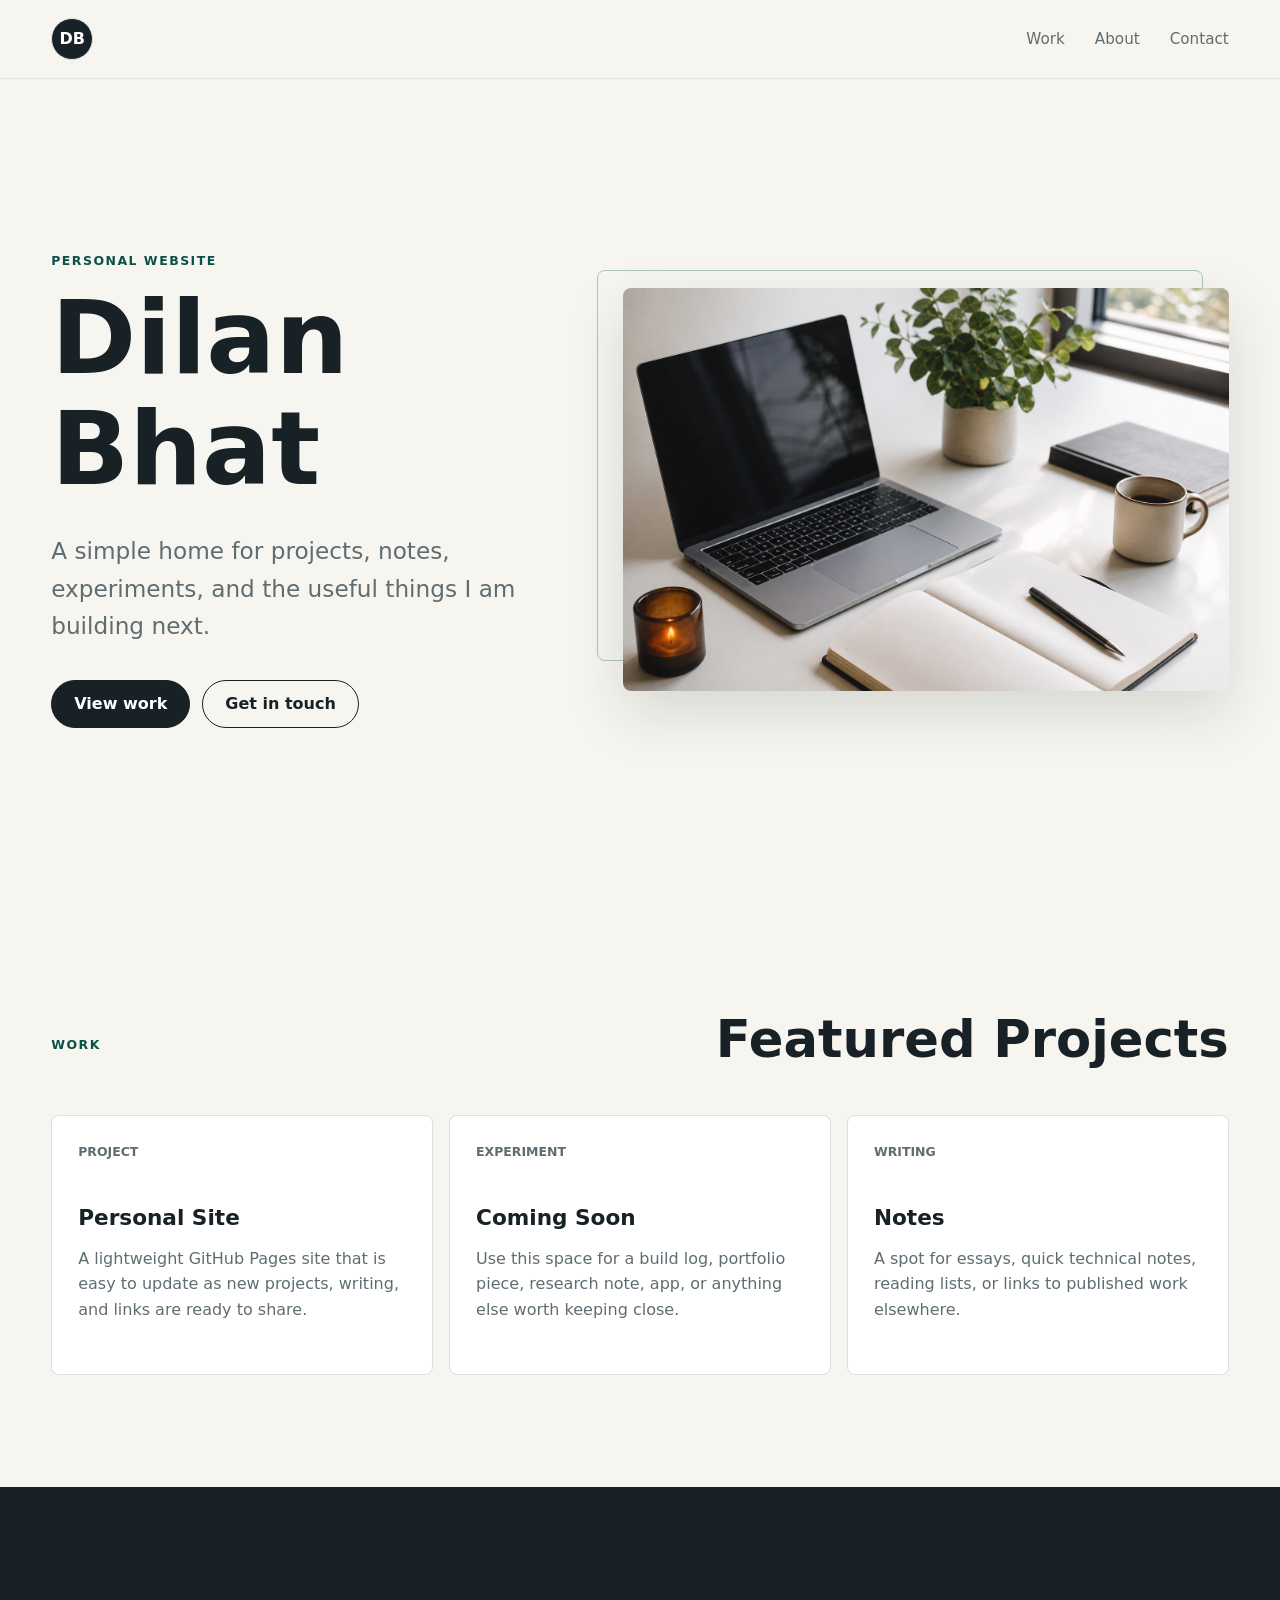
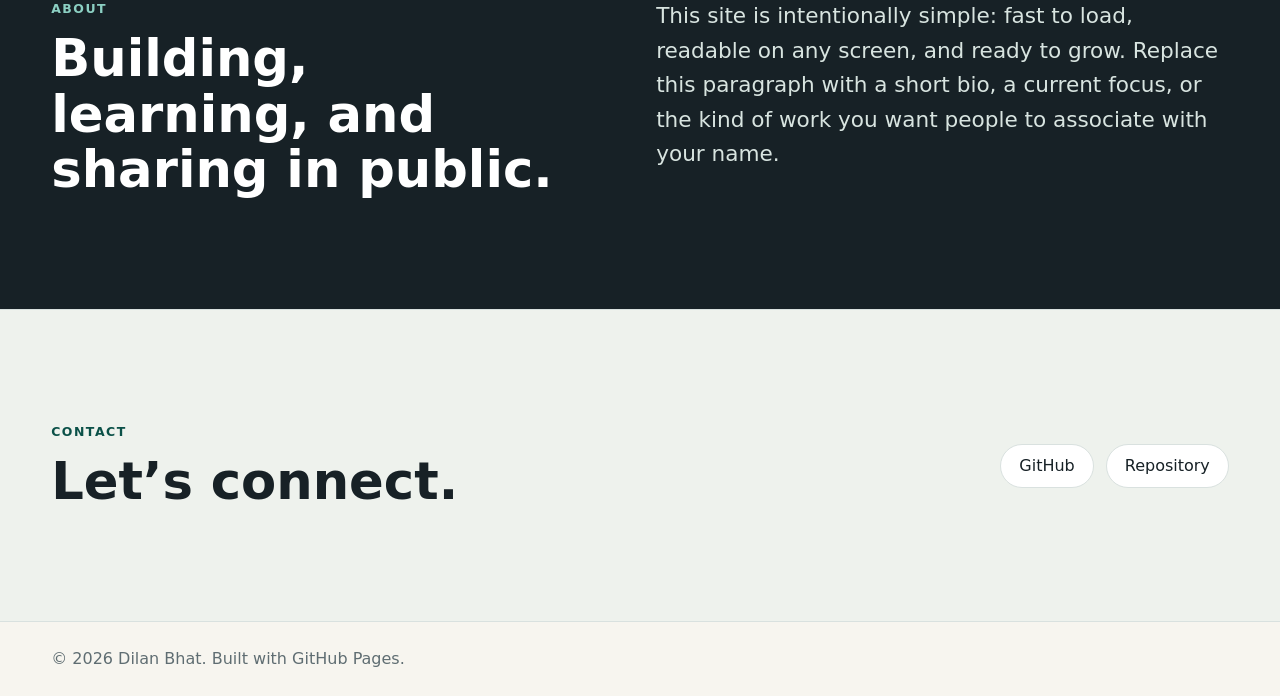
==== index.html @ 273466b0 "new site" ====
<!doctype html>
<html lang="en">
  <head>
    <meta charset="utf-8">
    <meta name="viewport" content="width=device-width, initial-scale=1">
    <meta
      name="description"
      content="Personal website for Dilan Bhat, built for GitHub Pages."
    >
    <meta property="og:title" content="Dilan Bhat">
    <meta
      property="og:description"
      content="Personal website for projects, writing, and ways to connect."
    >
    <meta property="og:type" content="website">
    <meta property="og:image" content="assets/hero-workspace.png">
    <title>Dilan Bhat</title>
    <link rel="stylesheet" href="styles.css">
  </head>
  <body>
    <header class="site-header">
      <a class="brand" href="#top" aria-label="Dilan Bhat home">DB</a>
      <nav class="nav" aria-label="Primary navigation">
        <a href="#work">Work</a>
        <a href="#about">About</a>
        <a href="#contact">Contact</a>
      </nav>
    </header>

    <main id="top">
      <section class="hero" aria-labelledby="hero-title">
        <div class="hero-copy">
          <p class="eyebrow">Personal website</p>
          <h1 id="hero-title">Dilan Bhat</h1>
          <p class="hero-text">
            A simple home for projects, notes, experiments, and the useful
            things I am building next.
          </p>
          <div class="hero-actions" aria-label="Primary links">
            <a class="button primary" href="#work">View work</a>
            <a class="button secondary" href="#contact">Get in touch</a>
          </div>
        </div>
        <figure class="hero-media">
          <img
            src="assets/hero-workspace.png"
            alt="A bright desk with a laptop, notebook, pen, and plant."
            width="1536"
            height="1024"
          >
        </figure>
      </section>

      <section class="section" id="work" aria-labelledby="work-title">
        <div class="section-heading">
          <p class="eyebrow">Work</p>
          <h2 id="work-title">Featured Projects</h2>
        </div>
        <div class="project-grid">
          <article class="project-card">
            <p class="project-kicker">Project</p>
            <h3>Personal Site</h3>
            <p>
              A lightweight GitHub Pages site that is easy to update as new
              projects, writing, and links are ready to share.
            </p>
          </article>
          <article class="project-card">
            <p class="project-kicker">Experiment</p>
            <h3>Coming Soon</h3>
            <p>
              Use this space for a build log, portfolio piece, research note,
              app, or anything else worth keeping close.
            </p>
          </article>
          <article class="project-card">
            <p class="project-kicker">Writing</p>
            <h3>Notes</h3>
            <p>
              A spot for essays, quick technical notes, reading lists, or links
              to published work elsewhere.
            </p>
          </article>
        </div>
      </section>

      <section class="split-section" id="about" aria-labelledby="about-title">
        <div>
          <p class="eyebrow">About</p>
          <h2 id="about-title">Building, learning, and sharing in public.</h2>
        </div>
        <p>
          This site is intentionally simple: fast to load, readable on any
          screen, and ready to grow. Replace this paragraph with a short bio,
          a current focus, or the kind of work you want people to associate
          with your name.
        </p>
      </section>

      <section class="contact-band" id="contact" aria-labelledby="contact-title">
        <div>
          <p class="eyebrow">Contact</p>
          <h2 id="contact-title">Let’s connect.</h2>
        </div>
        <div class="contact-links">
          <a href="https://github.com/dilanbhat">GitHub</a>
          <a href="https://github.com/dilanbhat/dilanbhat02.github.io">Repository</a>
        </div>
      </section>
    </main>

    <footer class="footer">
      <p>&copy; <span id="year">2026</span> Dilan Bhat. Built with GitHub Pages.</p>
    </footer>
    <script>
      document.getElementById("year").textContent = new Date().getFullYear();
    </script>
  </body>
</html>
---- styles.css ----
:root {
  color-scheme: light;
  --ink: #172126;
  --muted: #5f6d72;
  --line: #d9e1df;
  --paper: #f7f5ef;
  --surface: #ffffff;
  --accent: #0f6d5f;
  --accent-strong: #0b5148;
  --sun: #d48f35;
  --shadow: 0 22px 60px rgba(23, 33, 38, 0.14);
}

* {
  box-sizing: border-box;
}

html {
  scroll-behavior: smooth;
}

body {
  margin: 0;
  color: var(--ink);
  background: var(--paper);
  font-family:
    Inter, ui-sans-serif, system-ui, -apple-system, BlinkMacSystemFont, "Segoe UI",
    sans-serif;
  line-height: 1.6;
}

img {
  display: block;
  height: auto;
  max-width: 100%;
}

a {
  color: inherit;
  text-decoration-thickness: 0.08em;
  text-underline-offset: 0.22em;
}

.site-header {
  position: sticky;
  top: 0;
  z-index: 10;
  display: flex;
  align-items: center;
  justify-content: space-between;
  gap: 24px;
  padding: 18px clamp(20px, 4vw, 56px);
  background: rgba(247, 245, 239, 0.86);
  border-bottom: 1px solid rgba(217, 225, 223, 0.78);
  backdrop-filter: blur(16px);
}

.brand {
  display: inline-grid;
  place-items: center;
  width: 42px;
  height: 42px;
  border: 1px solid var(--line);
  border-radius: 50%;
  background: var(--ink);
  color: var(--surface);
  font-weight: 800;
  text-decoration: none;
}

.nav {
  display: flex;
  gap: clamp(14px, 3vw, 30px);
  color: var(--muted);
  font-size: 0.95rem;
}

.nav a {
  text-decoration: none;
}

.nav a:hover {
  color: var(--ink);
}

main {
  overflow: hidden;
}

.hero {
  display: grid;
  grid-template-columns: minmax(0, 0.9fr) minmax(320px, 1.1fr);
  align-items: center;
  gap: clamp(32px, 6vw, 84px);
  min-height: calc(100vh - 79px);
  padding: clamp(48px, 8vw, 108px) clamp(20px, 4vw, 56px);
}

.hero-copy {
  max-width: 680px;
}

.eyebrow {
  margin: 0 0 12px;
  color: var(--accent-strong);
  font-size: 0.78rem;
  font-weight: 800;
  letter-spacing: 0.12em;
  text-transform: uppercase;
}

h1,
h2,
h3,
p {
  overflow-wrap: anywhere;
}

h1,
h2,
h3 {
  margin: 0;
  line-height: 1.08;
}

h1 {
  max-width: 10ch;
  font-size: clamp(3.75rem, 8vw, 7rem);
}

h2 {
  font-size: clamp(2rem, 4vw, 4.4rem);
}

h3 {
  font-size: 1.35rem;
}

.hero-text {
  max-width: 620px;
  margin: 28px 0 0;
  color: var(--muted);
  font-size: clamp(1.1rem, 2vw, 1.45rem);
}

.hero-actions {
  display: flex;
  flex-wrap: wrap;
  gap: 12px;
  margin-top: 36px;
}

.button {
  display: inline-flex;
  align-items: center;
  justify-content: center;
  min-height: 48px;
  padding: 0 22px;
  border: 1px solid var(--ink);
  border-radius: 999px;
  font-weight: 750;
  text-decoration: none;
}

.button.primary {
  background: var(--ink);
  color: var(--surface);
}

.button.secondary {
  background: transparent;
  color: var(--ink);
}

.button:hover {
  transform: translateY(-1px);
}

.hero-media {
  margin: 0;
  position: relative;
}

.hero-media::before {
  position: absolute;
  inset: -18px 26px 30px -26px;
  border: 1px solid rgba(15, 109, 95, 0.34);
  border-radius: 8px;
  content: "";
}

.hero-media img {
  position: relative;
  width: 100%;
  aspect-ratio: 3 / 2;
  object-fit: cover;
  border-radius: 8px;
  box-shadow: var(--shadow);
}

.section,
.split-section,
.contact-band {
  padding: clamp(56px, 9vw, 112px) clamp(20px, 4vw, 56px);
}

.section-heading {
  display: flex;
  align-items: end;
  justify-content: space-between;
  gap: 28px;
  margin-bottom: clamp(28px, 5vw, 48px);
}

.project-grid {
  display: grid;
  grid-template-columns: repeat(3, minmax(0, 1fr));
  gap: 16px;
}

.project-card {
  min-height: 260px;
  padding: 26px;
  background: var(--surface);
  border: 1px solid var(--line);
  border-radius: 8px;
}

.project-card p {
  color: var(--muted);
}

.project-kicker {
  margin: 0 0 44px;
  color: var(--sun);
  font-size: 0.78rem;
  font-weight: 800;
  text-transform: uppercase;
}

.split-section {
  display: grid;
  grid-template-columns: minmax(0, 0.9fr) minmax(0, 1fr);
  gap: clamp(32px, 7vw, 96px);
  background: var(--ink);
  color: var(--surface);
}

.split-section .eyebrow {
  color: #8cd0c3;
}

.split-section p:not(.eyebrow) {
  max-width: 700px;
  margin: 0;
  color: #d8e4e0;
  font-size: clamp(1.05rem, 2vw, 1.35rem);
}

.contact-band {
  display: flex;
  align-items: center;
  justify-content: space-between;
  gap: 32px;
  background: #eef2ed;
  border-top: 1px solid var(--line);
  border-bottom: 1px solid var(--line);
}

.contact-links {
  display: flex;
  flex-wrap: wrap;
  gap: 12px;
}

.contact-links a {
  display: inline-flex;
  align-items: center;
  justify-content: center;
  min-height: 44px;
  padding: 0 18px;
  border: 1px solid var(--line);
  border-radius: 999px;
  background: var(--surface);
  text-decoration: none;
}

.footer {
  padding: 24px clamp(20px, 4vw, 56px);
  color: var(--muted);
}

.footer p {
  margin: 0;
}

@media (max-width: 880px) {
  .hero,
  .split-section {
    grid-template-columns: 1fr;
  }

  .hero {
    min-height: 0;
    padding-top: 44px;
  }

  .hero-media {
    order: -1;
  }

  .project-grid {
    grid-template-columns: 1fr;
  }

  .section-heading,
  .contact-band {
    align-items: flex-start;
    flex-direction: column;
  }
}

@media (max-width: 560px) {
  .site-header {
    align-items: flex-start;
    flex-direction: column;
  }

  .nav {
    width: 100%;
    justify-content: space-between;
  }

  h1 {
    font-size: clamp(3.4rem, 18vw, 4.8rem);
  }

  .button,
  .contact-links a {
    width: 100%;
  }

  .hero-media::before {
    inset: -10px 14px 18px -14px;
  }
}
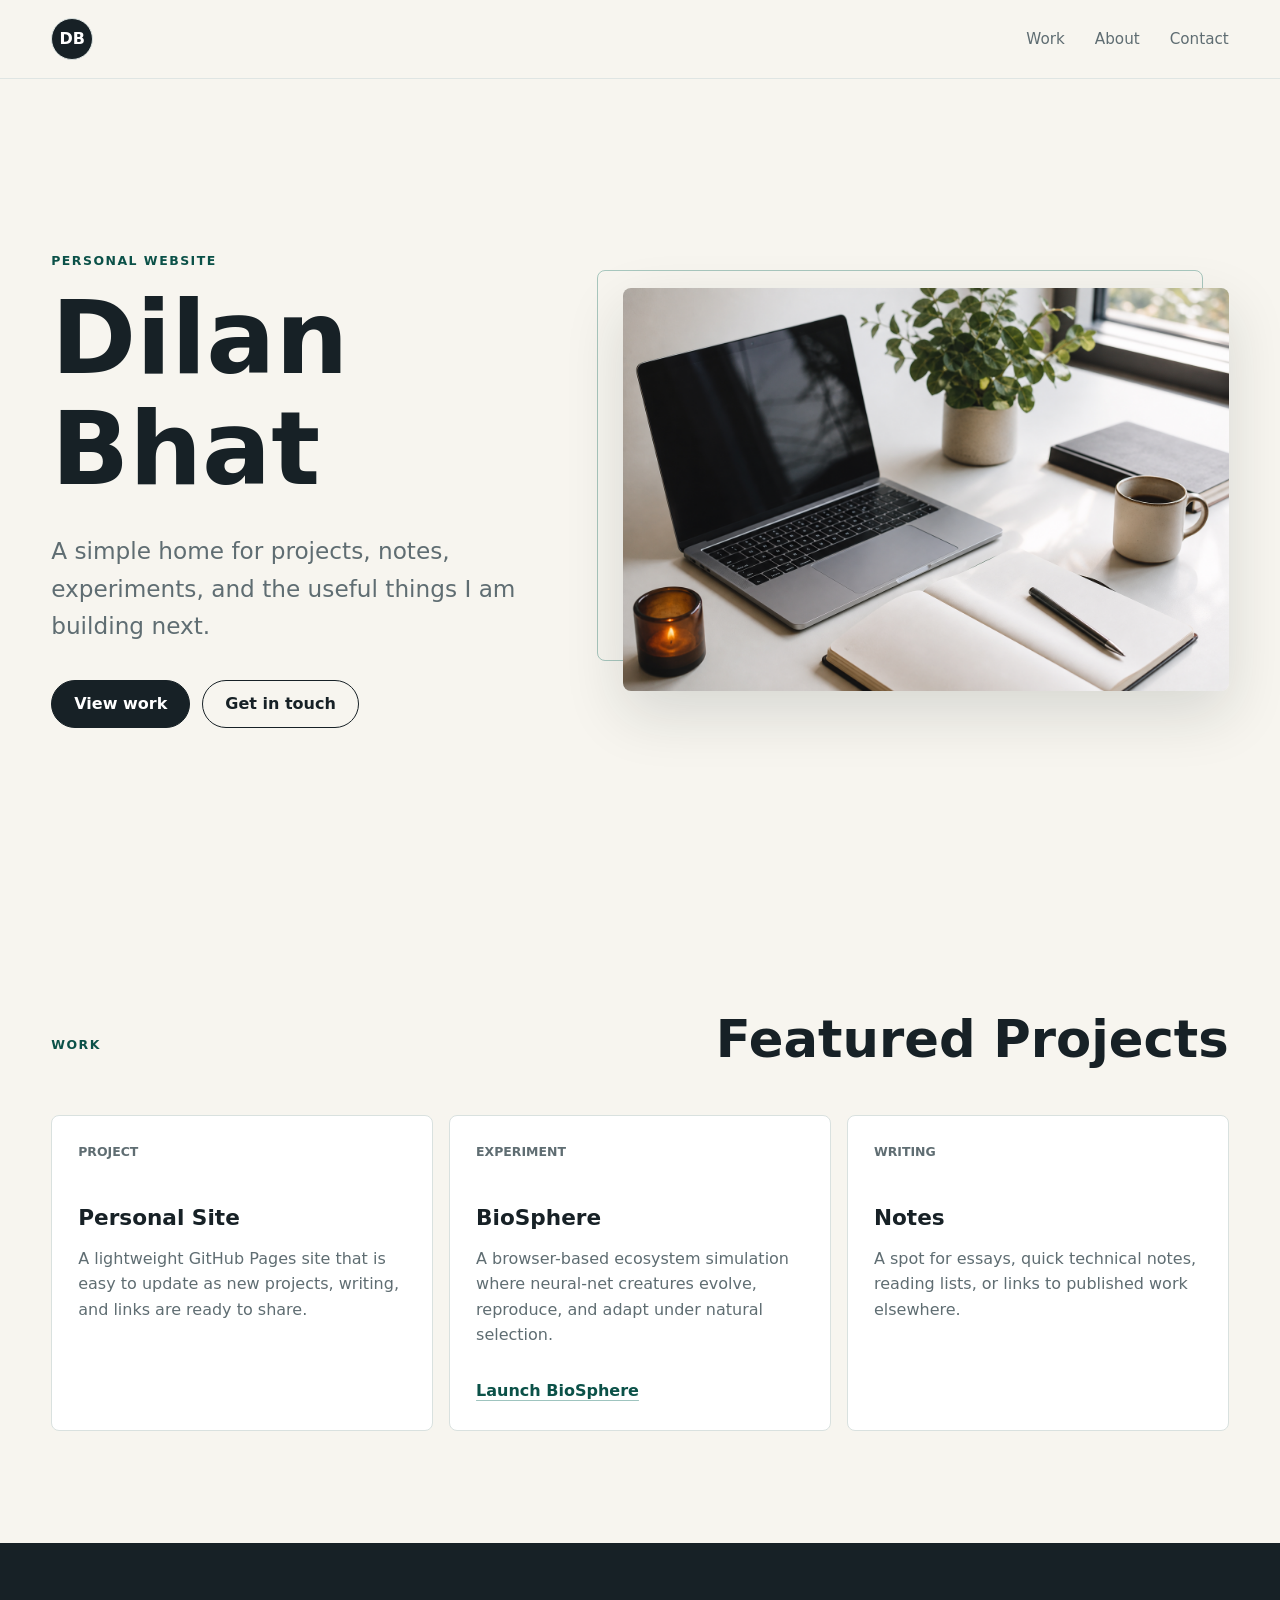
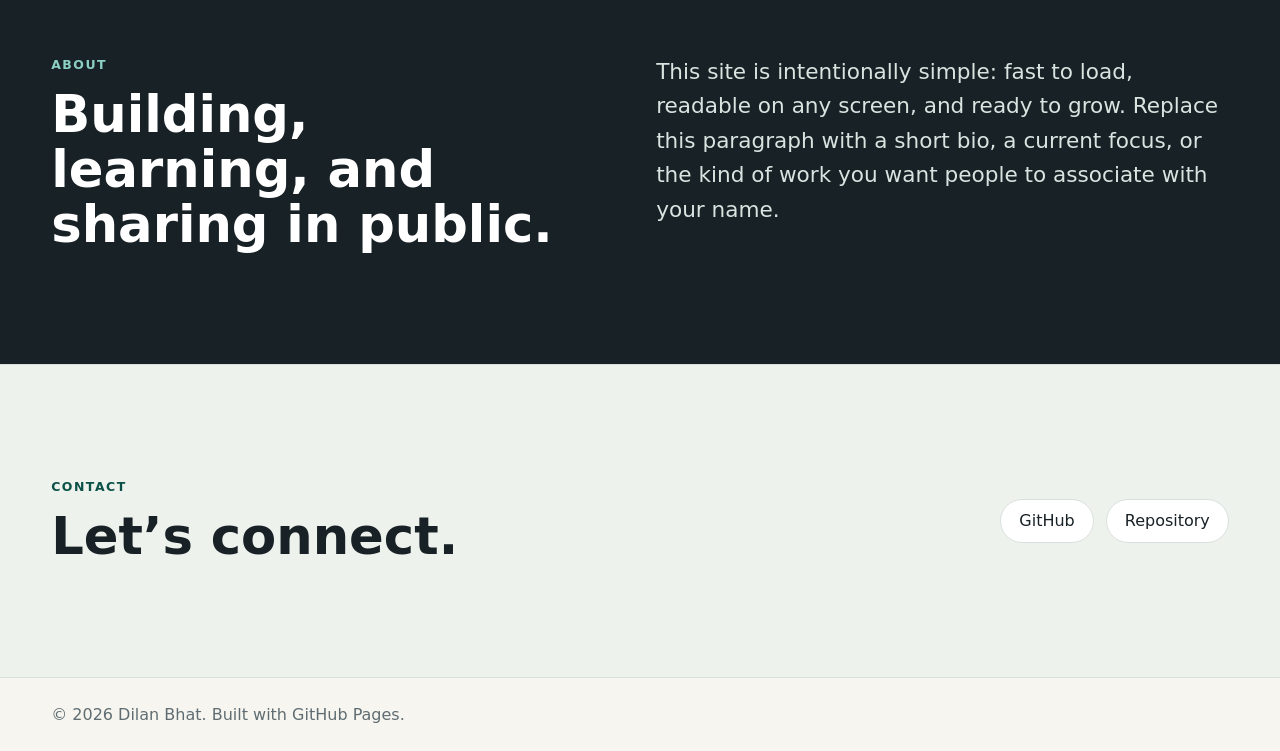
==== commit 87e5a88a: "add biosphere" ====
--- a/index.html
+++ b/index.html
@@ -67,11 +67,12 @@
           </article>
           <article class="project-card">
             <p class="project-kicker">Experiment</p>
-            <h3>Coming Soon</h3>
+            <h3>BioSphere</h3>
             <p>
-              Use this space for a build log, portfolio piece, research note,
-              app, or anything else worth keeping close.
+              A browser-based ecosystem simulation where neural-net creatures
+              evolve, reproduce, and adapt under natural selection.
             </p>
+            <a class="project-link" href="site/biosphere/">Launch BioSphere</a>
           </article>
           <article class="project-card">
             <p class="project-kicker">Writing</p>
--- a/styles.css
+++ b/styles.css
@@ -230,6 +230,14 @@
   color: var(--muted);
 }
 
+.project-link {
+  display: inline-flex;
+  margin-top: 14px;
+  color: var(--accent-strong);
+  font-weight: 800;
+  text-decoration-color: rgba(15, 109, 95, 0.4);
+}
+
 .project-kicker {
   margin: 0 0 44px;
   color: var(--sun);
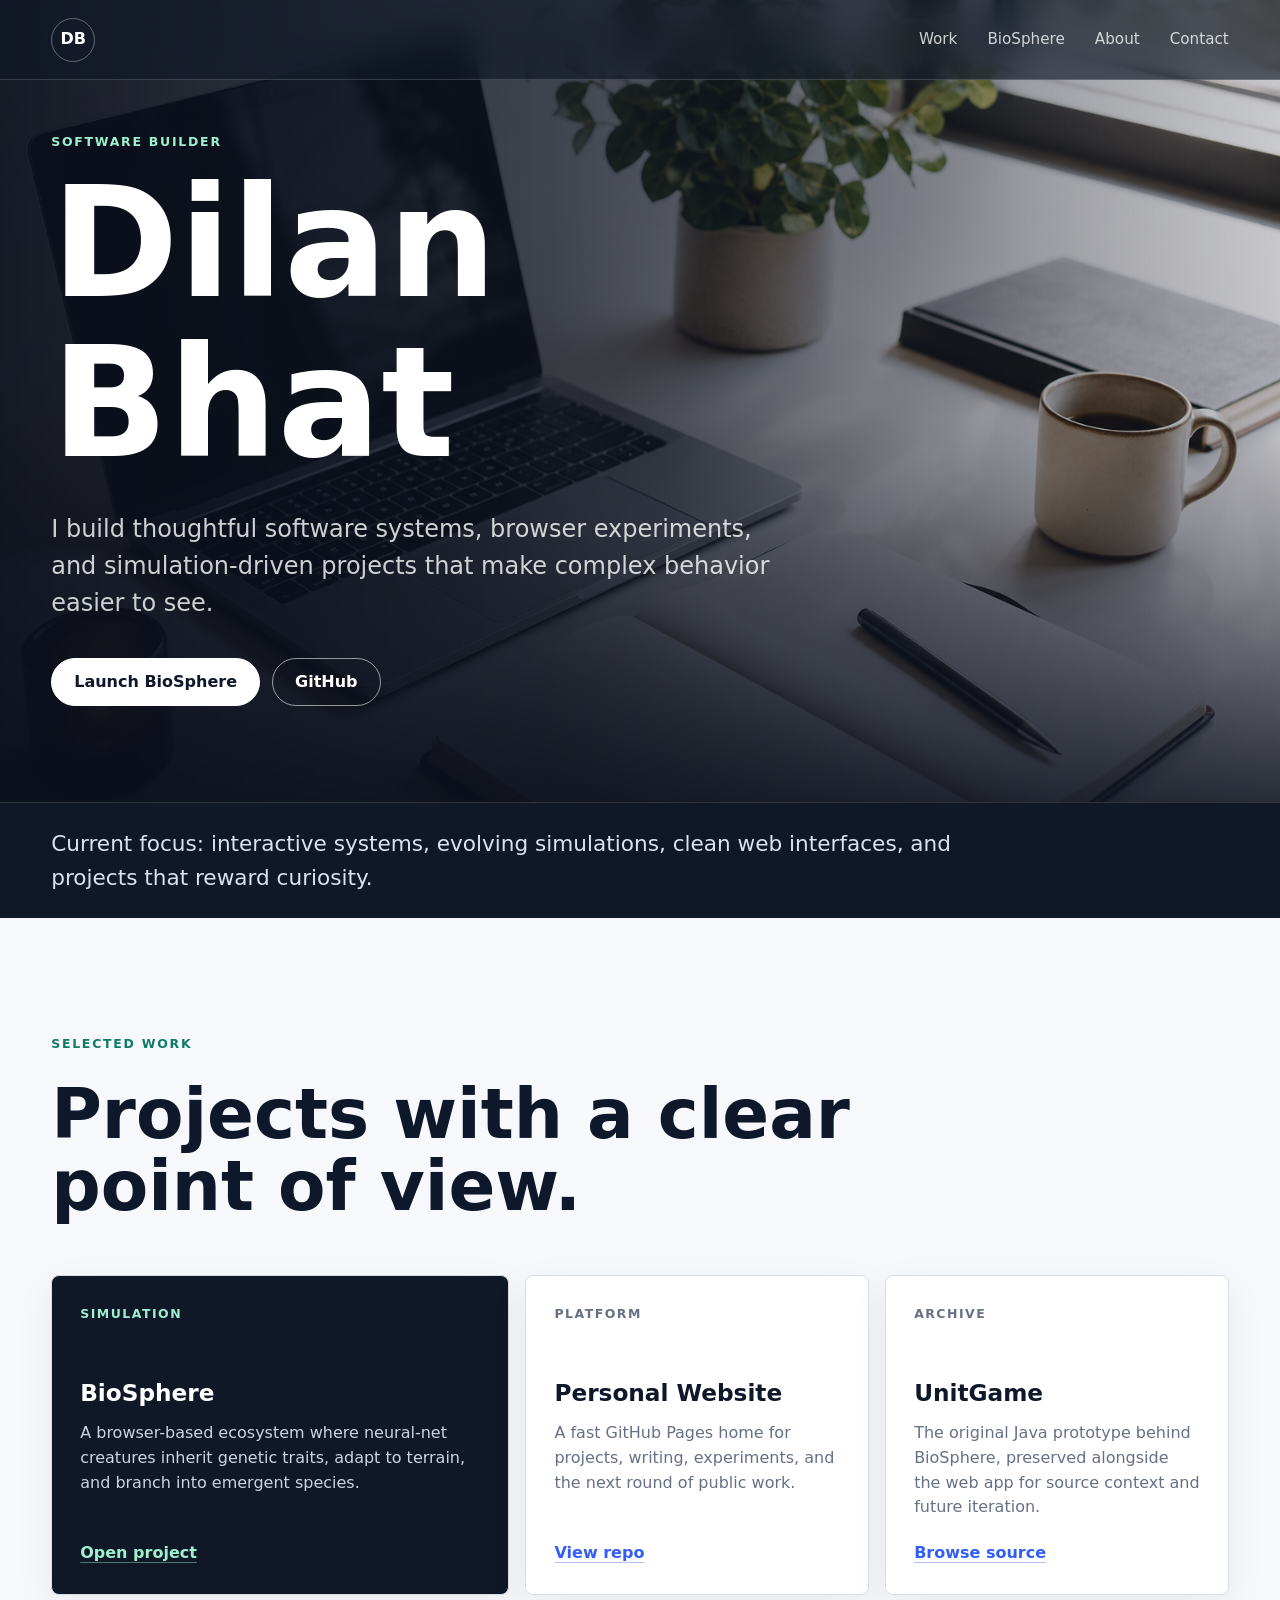
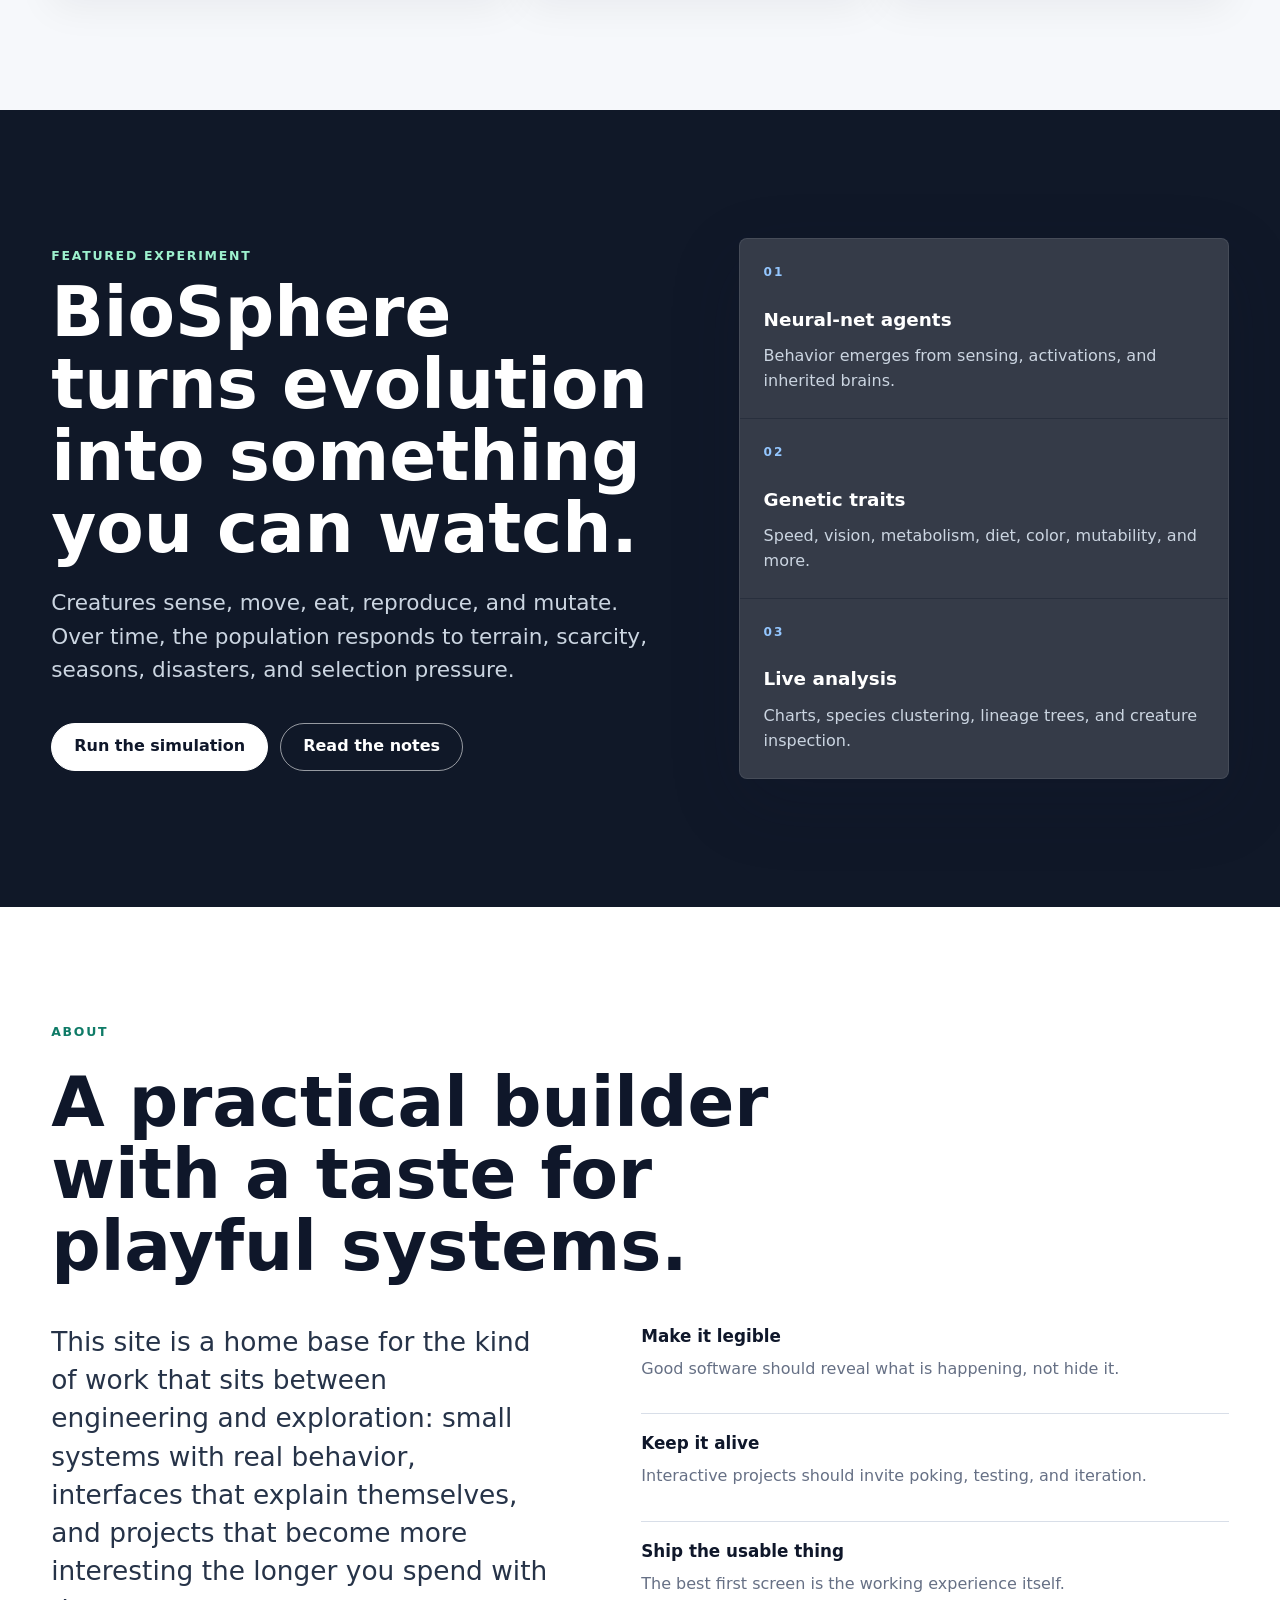
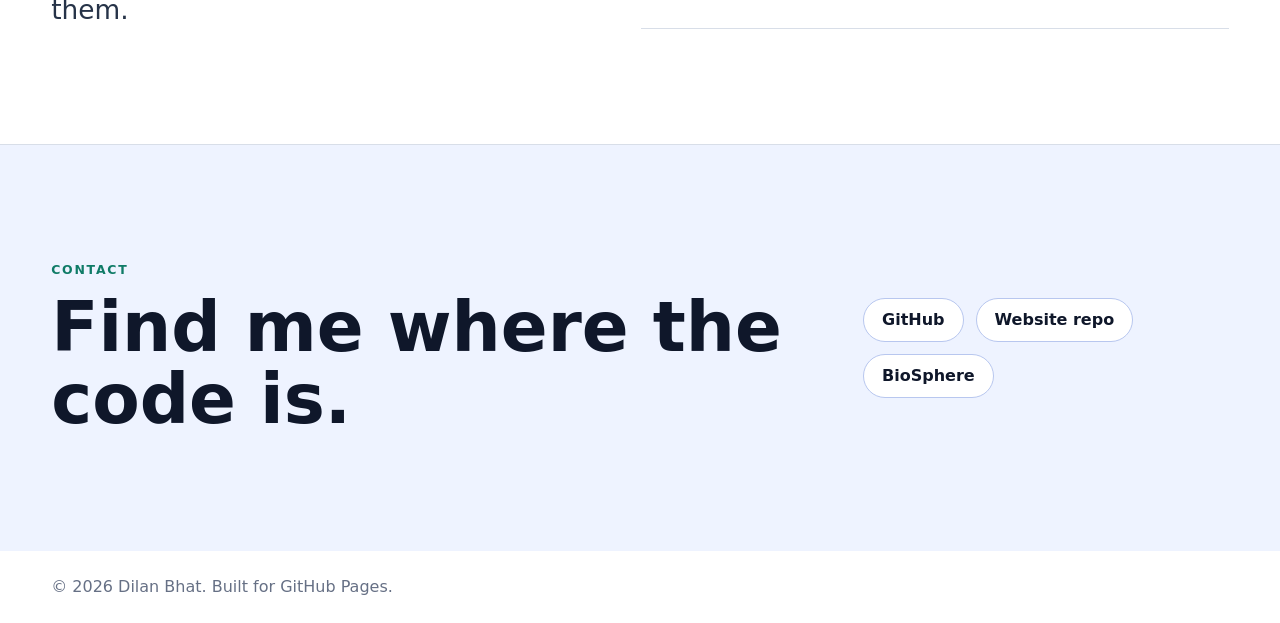
==== commit 53eb527a: "Update links" ====
--- a/index.html
+++ b/index.html
@@ -5,23 +5,26 @@
     <meta name="viewport" content="width=device-width, initial-scale=1">
     <meta
       name="description"
-      content="Personal website for Dilan Bhat, built for GitHub Pages."
+      content="Dilan Bhat builds thoughtful software, browser experiments, and simulation-driven projects."
     >
     <meta property="og:title" content="Dilan Bhat">
     <meta
       property="og:description"
-      content="Personal website for projects, writing, and ways to connect."
+      content="A professional portfolio for projects, experiments, and software systems by Dilan Bhat."
     >
     <meta property="og:type" content="website">
     <meta property="og:image" content="assets/hero-workspace.png">
-    <title>Dilan Bhat</title>
+    <title>Dilan Bhat | Software Builder</title>
     <link rel="stylesheet" href="styles.css">
   </head>
   <body>
     <header class="site-header">
-      <a class="brand" href="#top" aria-label="Dilan Bhat home">DB</a>
+      <a class="brand" href="#top" aria-label="Dilan Bhat home">
+        <span>DB</span>
+      </a>
       <nav class="nav" aria-label="Primary navigation">
         <a href="#work">Work</a>
+        <a href="#biosphere">BioSphere</a>
         <a href="#about">About</a>
         <a href="#contact">Contact</a>
       </nav>
@@ -29,89 +32,152 @@
 
     <main id="top">
       <section class="hero" aria-labelledby="hero-title">
+        <img
+          class="hero-image"
+          src="assets/hero-workspace.png"
+          alt="A bright desk with a laptop, notebook, pen, and plant."
+          width="1536"
+          height="1024"
+        >
+        <div class="hero-shade" aria-hidden="true"></div>
         <div class="hero-copy">
-          <p class="eyebrow">Personal website</p>
+          <p class="eyebrow">Software builder</p>
           <h1 id="hero-title">Dilan Bhat</h1>
           <p class="hero-text">
-            A simple home for projects, notes, experiments, and the useful
-            things I am building next.
+            I build thoughtful software systems, browser experiments, and
+            simulation-driven projects that make complex behavior easier to see.
           </p>
           <div class="hero-actions" aria-label="Primary links">
-            <a class="button primary" href="#work">View work</a>
-            <a class="button secondary" href="#contact">Get in touch</a>
+            <a class="button primary" href="#biosphere">Launch BioSphere</a>
+            <a class="button secondary" href="https://github.com/dilanbhat">GitHub</a>
           </div>
         </div>
-        <figure class="hero-media">
-          <img
-            src="assets/hero-workspace.png"
-            alt="A bright desk with a laptop, notebook, pen, and plant."
-            width="1536"
-            height="1024"
-          >
-        </figure>
       </section>
 
-      <section class="section" id="work" aria-labelledby="work-title">
+      <section class="intro-band" aria-label="Focus areas">
+        <p>
+          Current focus: interactive systems, evolving simulations, clean web
+          interfaces, and projects that reward curiosity.
+        </p>
+      </section>
+
+      <section class="section work-section" id="work" aria-labelledby="work-title">
         <div class="section-heading">
-          <p class="eyebrow">Work</p>
-          <h2 id="work-title">Featured Projects</h2>
+          <p class="eyebrow">Selected work</p>
+          <h2 id="work-title">Projects with a clear point of view.</h2>
         </div>
+
         <div class="project-grid">
-          <article class="project-card">
-            <p class="project-kicker">Project</p>
-            <h3>Personal Site</h3>
-            <p>
-              A lightweight GitHub Pages site that is easy to update as new
-              projects, writing, and links are ready to share.
-            </p>
-          </article>
-          <article class="project-card">
-            <p class="project-kicker">Experiment</p>
+          <article class="project-card featured">
+            <p class="project-kicker">Simulation</p>
             <h3>BioSphere</h3>
             <p>
-              A browser-based ecosystem simulation where neural-net creatures
-              evolve, reproduce, and adapt under natural selection.
+              A browser-based ecosystem where neural-net creatures inherit
+              genetic traits, adapt to terrain, and branch into emergent species.
             </p>
-            <a class="project-link" href="site/biosphere/">Launch BioSphere</a>
+            <a class="project-link" href="/biosphere/">Open project</a>
           </article>
+
           <article class="project-card">
-            <p class="project-kicker">Writing</p>
-            <h3>Notes</h3>
+            <p class="project-kicker">Platform</p>
+            <h3>Personal Website</h3>
             <p>
-              A spot for essays, quick technical notes, reading lists, or links
-              to published work elsewhere.
+              A fast GitHub Pages home for projects, writing, experiments, and
+              the next round of public work.
             </p>
+            <a class="project-link" href="https://github.com/dilanbhat/dilanbhat.github.io">View repo</a>
+          </article>
+
+          <article class="project-card">
+            <p class="project-kicker">Archive</p>
+            <h3>UnitGame</h3>
+            <p>
+              The original Java prototype behind BioSphere, preserved alongside
+              the web app for source context and future iteration.
+            </p>
+            <a class="project-link" href="https://github.com/dilanbhat/dilanbhat.github.io/tree/main/biosphere/src">Browse source</a>
           </article>
         </div>
       </section>
 
-      <section class="split-section" id="about" aria-labelledby="about-title">
-        <div>
+      <section class="biosphere" id="biosphere" aria-labelledby="biosphere-title">
+        <div class="biosphere-copy">
+          <p class="eyebrow">Featured experiment</p>
+          <h2 id="biosphere-title">BioSphere turns evolution into something you can watch.</h2>
+          <p>
+            Creatures sense, move, eat, reproduce, and mutate. Over time, the
+            population responds to terrain, scarcity, seasons, disasters, and
+            selection pressure.
+          </p>
+          <div class="bio-actions">
+            <a class="button primary" href="/biosphere/">Run the simulation</a>
+            <a class="button secondary dark" href="/biosphere/README.md">Read the notes</a>
+          </div>
+        </div>
+
+        <div class="signal-panel" aria-label="BioSphere capabilities">
+          <div>
+            <span>01</span>
+            <strong>Neural-net agents</strong>
+            <p>Behavior emerges from sensing, activations, and inherited brains.</p>
+          </div>
+          <div>
+            <span>02</span>
+            <strong>Genetic traits</strong>
+            <p>Speed, vision, metabolism, diet, color, mutability, and more.</p>
+          </div>
+          <div>
+            <span>03</span>
+            <strong>Live analysis</strong>
+            <p>Charts, species clustering, lineage trees, and creature inspection.</p>
+          </div>
+        </div>
+      </section>
+
+      <section class="about-section" id="about" aria-labelledby="about-title">
+        <div class="section-heading compact">
           <p class="eyebrow">About</p>
-          <h2 id="about-title">Building, learning, and sharing in public.</h2>
+          <h2 id="about-title">A practical builder with a taste for playful systems.</h2>
         </div>
-        <p>
-          This site is intentionally simple: fast to load, readable on any
-          screen, and ready to grow. Replace this paragraph with a short bio,
-          a current focus, or the kind of work you want people to associate
-          with your name.
-        </p>
+        <div class="about-grid">
+          <p class="about-lede">
+            This site is a home base for the kind of work that sits between
+            engineering and exploration: small systems with real behavior,
+            interfaces that explain themselves, and projects that become more
+            interesting the longer you spend with them.
+          </p>
+          <div class="principles">
+            <div>
+              <strong>Make it legible</strong>
+              <p>Good software should reveal what is happening, not hide it.</p>
+            </div>
+            <div>
+              <strong>Keep it alive</strong>
+              <p>Interactive projects should invite poking, testing, and iteration.</p>
+            </div>
+            <div>
+              <strong>Ship the usable thing</strong>
+              <p>The best first screen is the working experience itself.</p>
+            </div>
+          </div>
+        </div>
       </section>
 
       <section class="contact-band" id="contact" aria-labelledby="contact-title">
         <div>
           <p class="eyebrow">Contact</p>
-          <h2 id="contact-title">Let’s connect.</h2>
+          <h2 id="contact-title">Find me where the code is.</h2>
         </div>
         <div class="contact-links">
           <a href="https://github.com/dilanbhat">GitHub</a>
-          <a href="https://github.com/dilanbhat/dilanbhat02.github.io">Repository</a>
+          <a href="https://github.com/dilanbhat/dilanbhat.github.io">Website repo</a>
+          <a href="/biosphere/">BioSphere</a>
         </div>
       </section>
     </main>
 
     <footer class="footer">
-      <p>&copy; <span id="year">2026</span> Dilan Bhat. Built with GitHub Pages.</p>
+      <p>&copy; <span id="year">2026</span> Dilan Bhat. Built for GitHub Pages.</p>
     </footer>
     <script>
       document.getElementById("year").textContent = new Date().getFullYear();
--- a/styles.css
+++ b/styles.css
@@ -1,14 +1,17 @@
 :root {
   color-scheme: light;
-  --ink: #172126;
-  --muted: #5f6d72;
-  --line: #d9e1df;
-  --paper: #f7f5ef;
+  --ink: #0f172a;
+  --ink-soft: #263348;
+  --muted: #667085;
+  --line: #d8dee8;
+  --paper: #f6f8fb;
   --surface: #ffffff;
-  --accent: #0f6d5f;
-  --accent-strong: #0b5148;
-  --sun: #d48f35;
-  --shadow: 0 22px 60px rgba(23, 33, 38, 0.14);
+  --blue: #315efb;
+  --green: #0f7b67;
+  --amber: #c97914;
+  --coral: #d85d4b;
+  --deep: #101828;
+  --shadow: 0 24px 70px rgba(15, 23, 42, 0.18);
 }
 
 * {
@@ -26,7 +29,7 @@
   font-family:
     Inter, ui-sans-serif, system-ui, -apple-system, BlinkMacSystemFont, "Segoe UI",
     sans-serif;
-  line-height: 1.6;
+  line-height: 1.55;
 }
 
 img {
@@ -42,36 +45,49 @@
 }
 
 .site-header {
-  position: sticky;
+  position: fixed;
   top: 0;
-  z-index: 10;
+  left: 0;
+  right: 0;
+  z-index: 20;
   display: flex;
   align-items: center;
   justify-content: space-between;
   gap: 24px;
   padding: 18px clamp(20px, 4vw, 56px);
-  background: rgba(247, 245, 239, 0.86);
-  border-bottom: 1px solid rgba(217, 225, 223, 0.78);
-  backdrop-filter: blur(16px);
+  color: #ffffff;
+}
+
+.site-header::before {
+  position: absolute;
+  inset: 0;
+  z-index: -1;
+  background: rgba(16, 24, 40, 0.62);
+  border-bottom: 1px solid rgba(255, 255, 255, 0.16);
+  backdrop-filter: blur(18px);
+  content: "";
 }
 
 .brand {
   display: inline-grid;
   place-items: center;
-  width: 42px;
-  height: 42px;
-  border: 1px solid var(--line);
+  width: 44px;
+  height: 44px;
+  border: 1px solid rgba(255, 255, 255, 0.34);
   border-radius: 50%;
-  background: var(--ink);
-  color: var(--surface);
-  font-weight: 800;
+  color: #ffffff;
+  font-weight: 850;
   text-decoration: none;
+}
+
+.brand span {
+  transform: translateY(-1px);
 }
 
 .nav {
   display: flex;
   gap: clamp(14px, 3vw, 30px);
-  color: var(--muted);
+  color: rgba(255, 255, 255, 0.78);
   font-size: 0.95rem;
 }
 
@@ -80,7 +96,7 @@
 }
 
 .nav a:hover {
-  color: var(--ink);
+  color: #ffffff;
 }
 
 main {
@@ -88,25 +104,51 @@
 }
 
 .hero {
-  display: grid;
-  grid-template-columns: minmax(0, 0.9fr) minmax(320px, 1.1fr);
-  align-items: center;
-  gap: clamp(32px, 6vw, 84px);
-  min-height: calc(100vh - 79px);
-  padding: clamp(48px, 8vw, 108px) clamp(20px, 4vw, 56px);
+  position: relative;
+  display: grid;
+  align-items: end;
+  min-height: 88svh;
+  padding: 132px clamp(20px, 4vw, 56px) clamp(54px, 8vw, 96px);
+  color: #ffffff;
+  isolation: isolate;
+}
+
+.hero-image,
+.hero-shade {
+  position: absolute;
+  inset: 0;
+  z-index: -2;
+}
+
+.hero-image {
+  width: 100%;
+  height: 100%;
+  object-fit: cover;
+}
+
+.hero-shade {
+  z-index: -1;
+  background:
+    linear-gradient(90deg, rgba(10, 15, 28, 0.92) 0%, rgba(10, 15, 28, 0.74) 43%, rgba(10, 15, 28, 0.18) 100%),
+    linear-gradient(0deg, rgba(10, 15, 28, 0.84) 0%, rgba(10, 15, 28, 0.04) 48%);
 }
 
 .hero-copy {
-  max-width: 680px;
+  max-width: 840px;
 }
 
 .eyebrow {
   margin: 0 0 12px;
-  color: var(--accent-strong);
+  color: var(--green);
   font-size: 0.78rem;
-  font-weight: 800;
-  letter-spacing: 0.12em;
+  font-weight: 850;
+  letter-spacing: 0.14em;
   text-transform: uppercase;
+}
+
+.hero .eyebrow,
+.biosphere .eyebrow {
+  color: #9df1ce;
 }
 
 h1,
@@ -120,30 +162,33 @@
 h2,
 h3 {
   margin: 0;
-  line-height: 1.08;
+  line-height: 1.04;
 }
 
 h1 {
   max-width: 10ch;
-  font-size: clamp(3.75rem, 8vw, 7rem);
+  font-size: clamp(4.4rem, 12vw, 11rem);
 }
 
 h2 {
-  font-size: clamp(2rem, 4vw, 4.4rem);
+  max-width: 880px;
+  font-size: clamp(2.25rem, 5.4vw, 5.5rem);
+  letter-spacing: 0;
 }
 
 h3 {
-  font-size: 1.35rem;
+  font-size: 1.45rem;
 }
 
 .hero-text {
-  max-width: 620px;
+  max-width: 720px;
   margin: 28px 0 0;
-  color: var(--muted);
-  font-size: clamp(1.1rem, 2vw, 1.45rem);
-}
-
-.hero-actions {
+  color: rgba(255, 255, 255, 0.8);
+  font-size: clamp(1.15rem, 2vw, 1.5rem);
+}
+
+.hero-actions,
+.bio-actions {
   display: flex;
   flex-wrap: wrap;
   gap: 12px;
@@ -156,113 +201,210 @@
   justify-content: center;
   min-height: 48px;
   padding: 0 22px;
-  border: 1px solid var(--ink);
+  border: 1px solid currentColor;
   border-radius: 999px;
-  font-weight: 750;
+  font-weight: 800;
   text-decoration: none;
+  transition:
+    transform 0.16s ease,
+    background-color 0.16s ease,
+    color 0.16s ease;
 }
 
 .button.primary {
-  background: var(--ink);
-  color: var(--surface);
+  background: #ffffff;
+  color: var(--ink);
+  border-color: #ffffff;
 }
 
 .button.secondary {
-  background: transparent;
-  color: var(--ink);
+  color: #ffffff;
+  border-color: rgba(255, 255, 255, 0.56);
+}
+
+.button.secondary.dark {
+  color: #ffffff;
 }
 
 .button:hover {
   transform: translateY(-1px);
 }
 
-.hero-media {
+.intro-band {
+  padding: 24px clamp(20px, 4vw, 56px);
+  background: var(--deep);
+  color: #d9e3f0;
+  border-top: 1px solid rgba(255, 255, 255, 0.12);
+}
+
+.intro-band p {
+  max-width: 980px;
   margin: 0;
-  position: relative;
-}
-
-.hero-media::before {
-  position: absolute;
-  inset: -18px 26px 30px -26px;
-  border: 1px solid rgba(15, 109, 95, 0.34);
-  border-radius: 8px;
-  content: "";
-}
-
-.hero-media img {
-  position: relative;
-  width: 100%;
-  aspect-ratio: 3 / 2;
-  object-fit: cover;
-  border-radius: 8px;
-  box-shadow: var(--shadow);
+  font-size: clamp(1.05rem, 2vw, 1.35rem);
 }
 
 .section,
-.split-section,
+.about-section,
 .contact-band {
-  padding: clamp(56px, 9vw, 112px) clamp(20px, 4vw, 56px);
+  padding: clamp(64px, 9vw, 120px) clamp(20px, 4vw, 56px);
+}
+
+.work-section {
+  background: var(--paper);
 }
 
 .section-heading {
+  display: grid;
+  gap: 14px;
+  margin-bottom: clamp(30px, 5vw, 52px);
+}
+
+.section-heading.compact {
+  margin-bottom: clamp(24px, 4vw, 40px);
+}
+
+.project-grid {
+  display: grid;
+  grid-template-columns: 1.2fr 0.9fr 0.9fr;
+  gap: 16px;
+}
+
+.project-card {
   display: flex;
-  align-items: end;
-  justify-content: space-between;
-  gap: 28px;
-  margin-bottom: clamp(28px, 5vw, 48px);
-}
-
-.project-grid {
-  display: grid;
-  grid-template-columns: repeat(3, minmax(0, 1fr));
-  gap: 16px;
-}
-
-.project-card {
-  min-height: 260px;
-  padding: 26px;
+  flex-direction: column;
+  min-height: 320px;
+  padding: 28px;
   background: var(--surface);
   border: 1px solid var(--line);
   border-radius: 8px;
+  box-shadow: 0 12px 40px rgba(15, 23, 42, 0.06);
+}
+
+.project-card.featured {
+  background: var(--deep);
+  color: #ffffff;
 }
 
 .project-card p {
   color: var(--muted);
 }
 
+.project-card.featured p {
+  color: #cbd5e1;
+}
+
 .project-link {
   display: inline-flex;
-  margin-top: 14px;
-  color: var(--accent-strong);
-  font-weight: 800;
-  text-decoration-color: rgba(15, 109, 95, 0.4);
+  margin-top: auto;
+  color: var(--blue);
+  font-weight: 850;
+  text-decoration-color: rgba(49, 94, 251, 0.38);
+}
+
+.project-card.featured .project-link {
+  color: #9df1ce;
+  text-decoration-color: rgba(157, 241, 206, 0.44);
 }
 
 .project-kicker {
-  margin: 0 0 44px;
-  color: var(--sun);
+  margin: 0 0 58px;
+  color: var(--amber);
   font-size: 0.78rem;
-  font-weight: 800;
+  font-weight: 850;
+  letter-spacing: 0.12em;
   text-transform: uppercase;
 }
 
-.split-section {
-  display: grid;
-  grid-template-columns: minmax(0, 0.9fr) minmax(0, 1fr);
-  gap: clamp(32px, 7vw, 96px);
-  background: var(--ink);
-  color: var(--surface);
-}
-
-.split-section .eyebrow {
-  color: #8cd0c3;
-}
-
-.split-section p:not(.eyebrow) {
-  max-width: 700px;
+.project-card.featured .project-kicker {
+  color: #9df1ce;
+}
+
+.biosphere {
+  display: grid;
+  grid-template-columns: minmax(0, 1fr) minmax(320px, 0.82fr);
+  gap: clamp(32px, 7vw, 92px);
+  align-items: center;
+  padding: clamp(70px, 10vw, 128px) clamp(20px, 4vw, 56px);
+  background: var(--deep);
+  color: #ffffff;
+}
+
+.biosphere-copy p:not(.eyebrow) {
+  max-width: 760px;
+  color: #cbd5e1;
+  font-size: clamp(1.05rem, 2vw, 1.35rem);
+}
+
+.signal-panel {
+  display: grid;
+  gap: 1px;
+  overflow: hidden;
+  border: 1px solid rgba(255, 255, 255, 0.14);
+  border-radius: 8px;
+  background: rgba(255, 255, 255, 0.1);
+  box-shadow: var(--shadow);
+}
+
+.signal-panel div {
+  min-height: 156px;
+  padding: 24px;
+  background: rgba(255, 255, 255, 0.06);
+}
+
+.signal-panel span {
+  display: block;
+  margin-bottom: 24px;
+  color: #93c5fd;
+  font-size: 0.76rem;
+  font-weight: 850;
+  letter-spacing: 0.16em;
+}
+
+.signal-panel strong {
+  display: block;
+  font-size: 1.15rem;
+}
+
+.signal-panel p {
+  margin: 10px 0 0;
+  color: #cbd5e1;
+}
+
+.about-section {
+  background: #ffffff;
+}
+
+.about-grid {
+  display: grid;
+  grid-template-columns: minmax(0, 0.92fr) minmax(320px, 1.08fr);
+  gap: clamp(32px, 7vw, 92px);
+}
+
+.about-lede {
   margin: 0;
-  color: #d8e4e0;
-  font-size: clamp(1.05rem, 2vw, 1.35rem);
+  color: var(--ink-soft);
+  font-size: clamp(1.15rem, 2.3vw, 1.65rem);
+  line-height: 1.45;
+}
+
+.principles {
+  display: grid;
+  gap: 16px;
+}
+
+.principles div {
+  padding-bottom: 18px;
+  border-bottom: 1px solid var(--line);
+}
+
+.principles strong {
+  display: block;
+  font-size: 1.05rem;
+}
+
+.principles p {
+  margin: 8px 0 0;
+  color: var(--muted);
 }
 
 .contact-band {
@@ -270,9 +412,8 @@
   align-items: center;
   justify-content: space-between;
   gap: 32px;
-  background: #eef2ed;
+  background: #eef3ff;
   border-top: 1px solid var(--line);
-  border-bottom: 1px solid var(--line);
 }
 
 .contact-links {
@@ -287,68 +428,82 @@
   justify-content: center;
   min-height: 44px;
   padding: 0 18px;
-  border: 1px solid var(--line);
+  border: 1px solid #b8c7ef;
   border-radius: 999px;
-  background: var(--surface);
+  background: #ffffff;
+  color: var(--ink);
+  font-weight: 750;
   text-decoration: none;
 }
 
 .footer {
   padding: 24px clamp(20px, 4vw, 56px);
   color: var(--muted);
+  background: #ffffff;
 }
 
 .footer p {
   margin: 0;
 }
 
-@media (max-width: 880px) {
-  .hero,
-  .split-section {
+@media (max-width: 980px) {
+  .project-grid,
+  .biosphere,
+  .about-grid {
     grid-template-columns: 1fr;
   }
 
+  .project-card {
+    min-height: 260px;
+  }
+}
+
+@media (max-width: 720px) {
+  .site-header {
+    align-items: flex-start;
+    flex-direction: column;
+    gap: 14px;
+  }
+
+  .nav {
+    width: 100%;
+    justify-content: space-between;
+    gap: 12px;
+    font-size: 0.9rem;
+  }
+
   .hero {
-    min-height: 0;
-    padding-top: 44px;
-  }
-
-  .hero-media {
-    order: -1;
-  }
-
-  .project-grid {
-    grid-template-columns: 1fr;
-  }
-
-  .section-heading,
+    min-height: 92svh;
+    padding-top: 150px;
+  }
+
+  h1 {
+    font-size: clamp(4rem, 20vw, 6.2rem);
+  }
+
+  .button,
+  .contact-links a {
+    width: 100%;
+  }
+
   .contact-band {
     align-items: flex-start;
     flex-direction: column;
   }
 }
 
-@media (max-width: 560px) {
-  .site-header {
-    align-items: flex-start;
-    flex-direction: column;
-  }
-
+@media (max-width: 430px) {
   .nav {
-    width: 100%;
-    justify-content: space-between;
-  }
-
-  h1 {
-    font-size: clamp(3.4rem, 18vw, 4.8rem);
-  }
-
-  .button,
-  .contact-links a {
-    width: 100%;
-  }
-
-  .hero-media::before {
-    inset: -10px 14px 18px -14px;
-  }
-}
+    flex-wrap: wrap;
+    justify-content: flex-start;
+  }
+
+  .hero {
+    padding-top: 174px;
+  }
+
+  .hero-actions,
+  .bio-actions {
+    margin-top: 28px;
+  }
+}
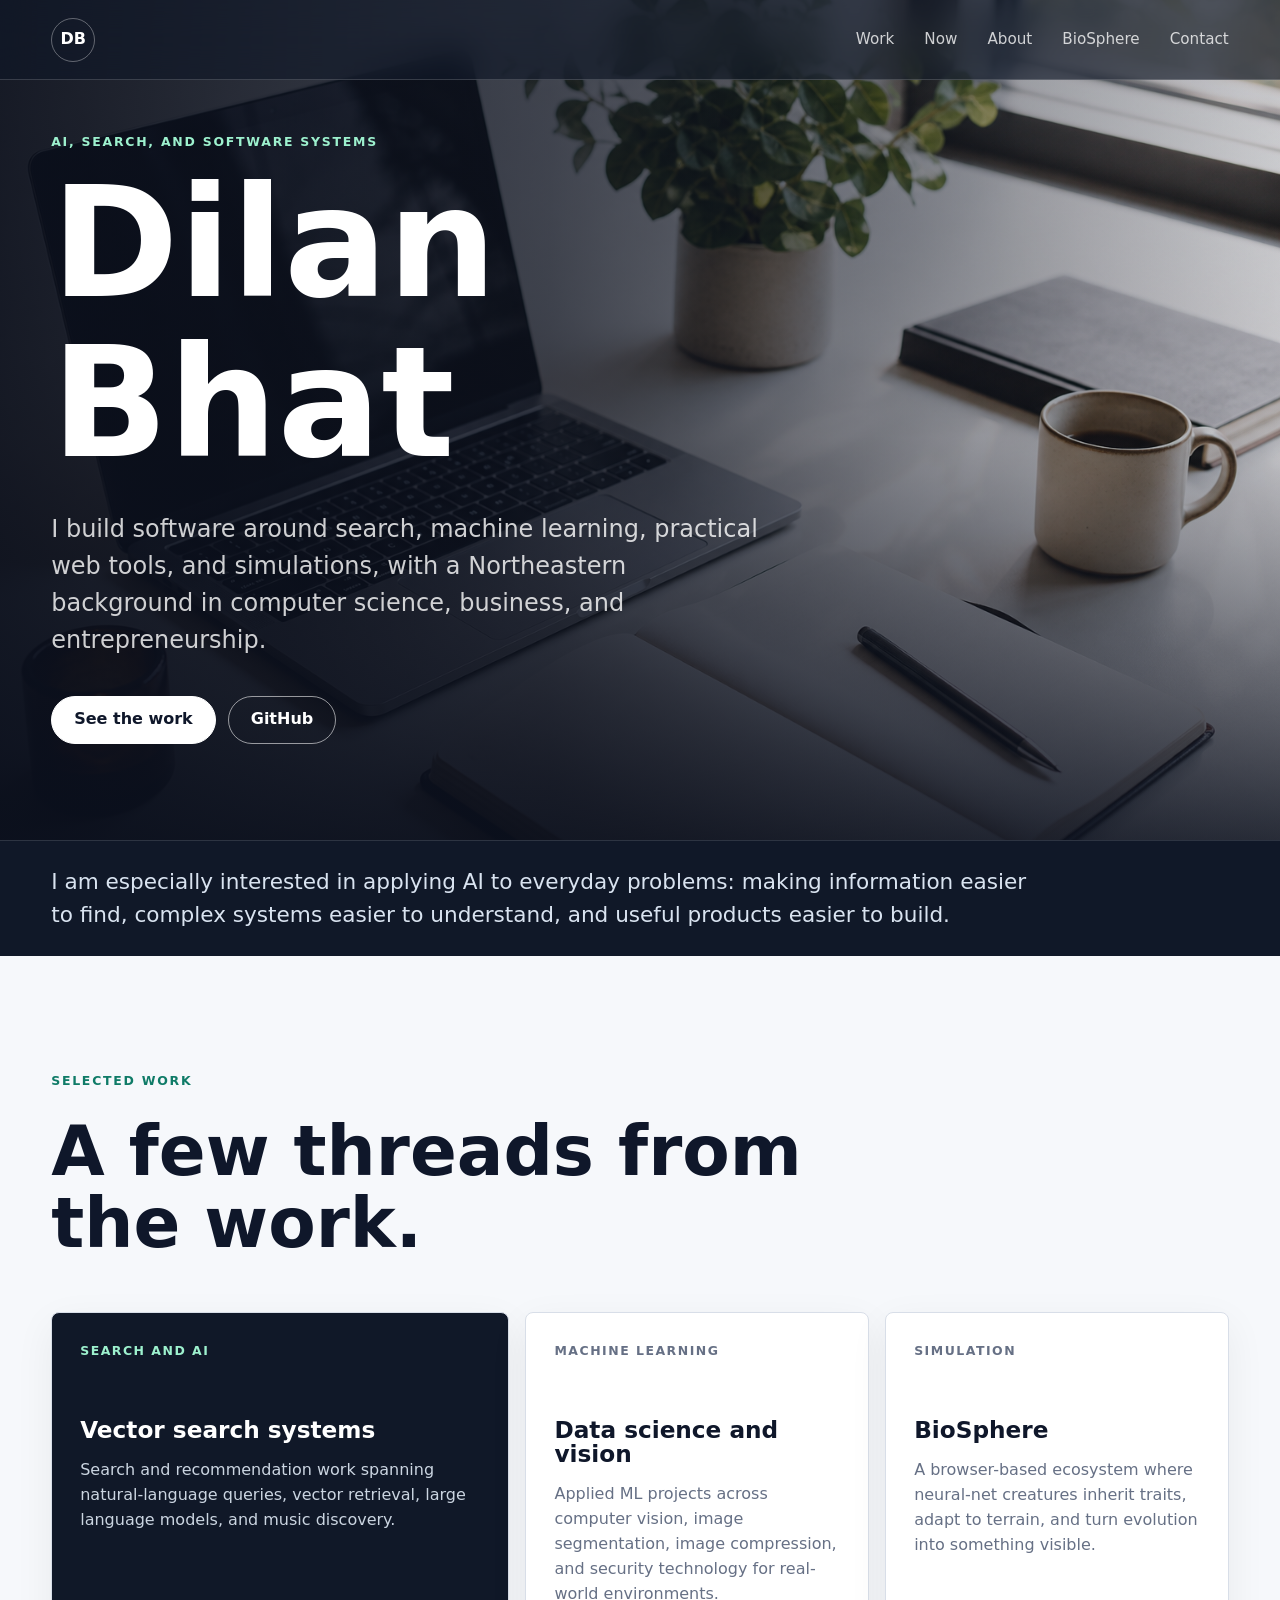
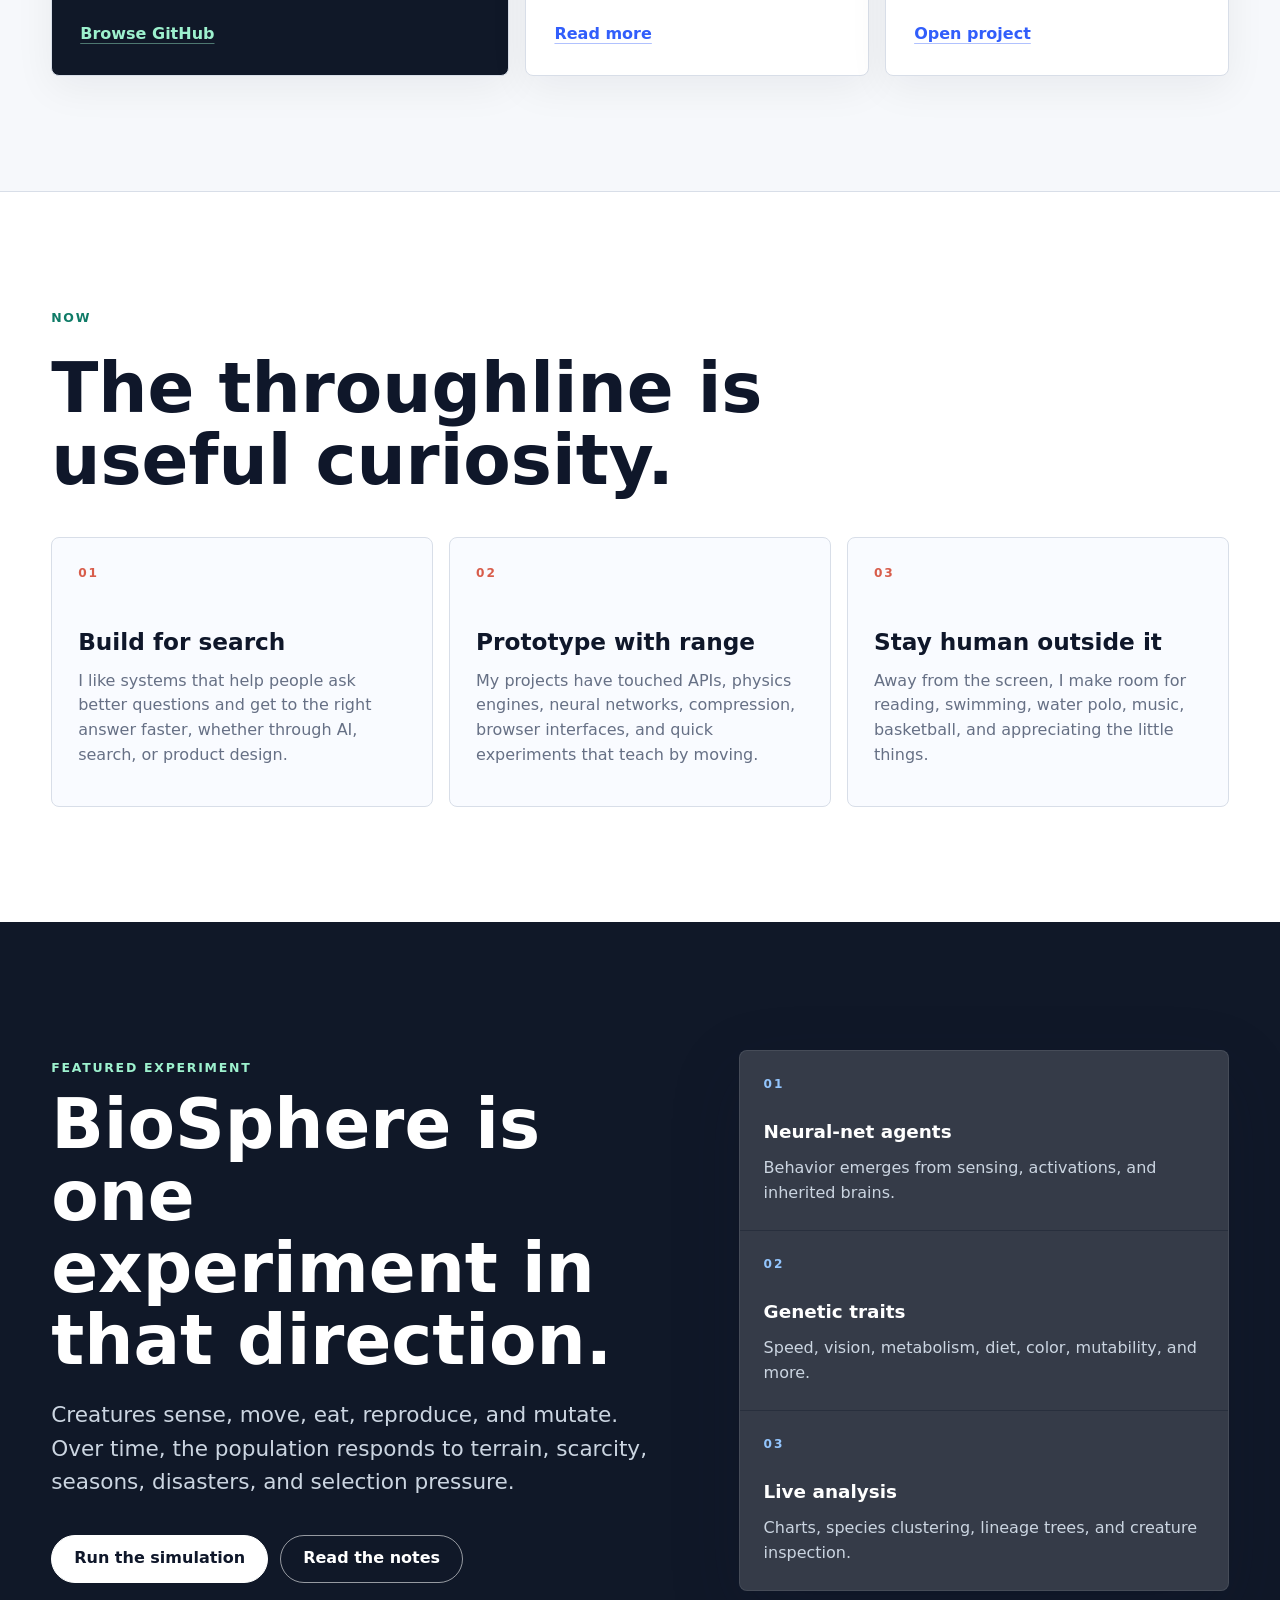
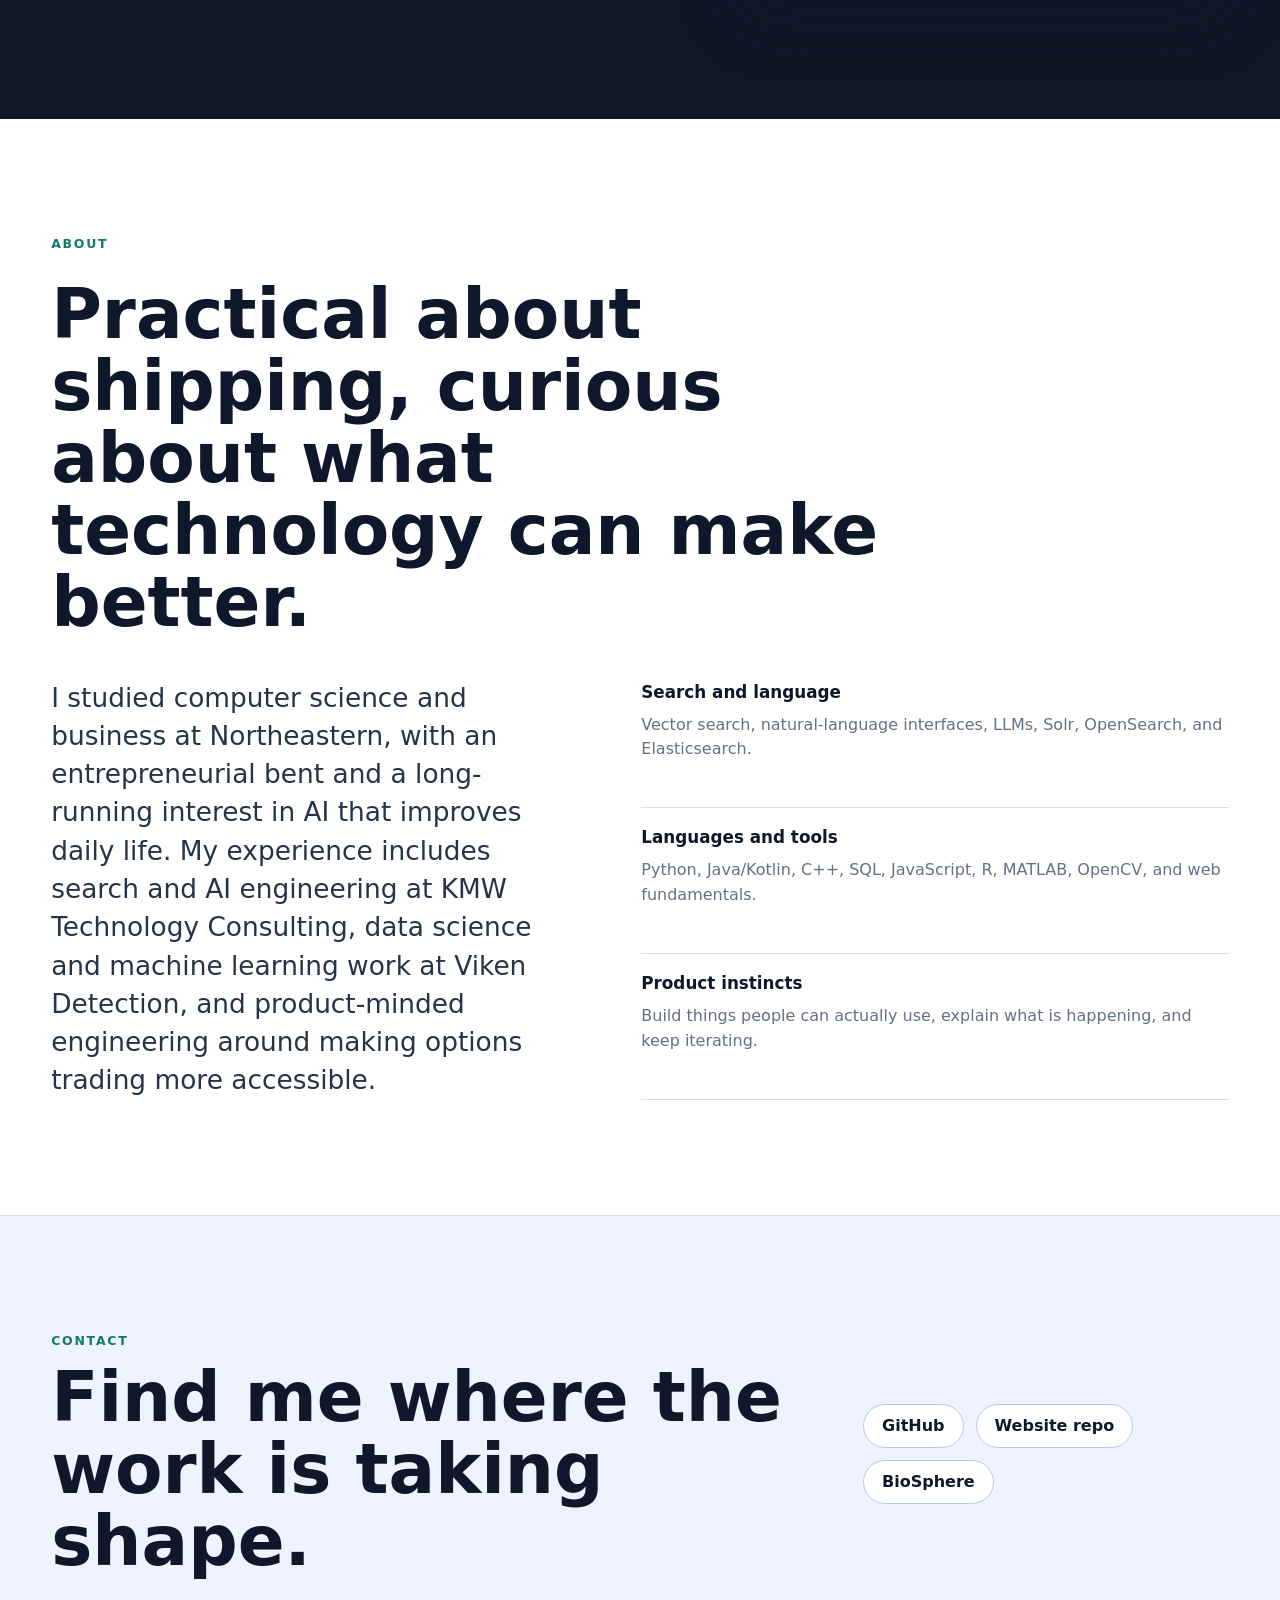
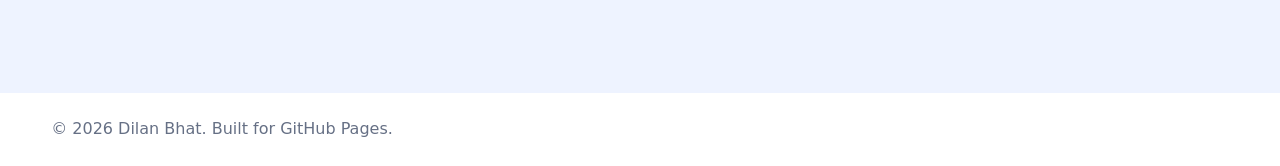
==== commit 85a47cec: "new page" ====
--- a/index.html
+++ b/index.html
@@ -5,16 +5,16 @@
     <meta name="viewport" content="width=device-width, initial-scale=1">
     <meta
       name="description"
-      content="Dilan Bhat builds thoughtful software, browser experiments, and simulation-driven projects."
+      content="Dilan Bhat builds AI, search, machine learning, web, and simulation projects."
     >
     <meta property="og:title" content="Dilan Bhat">
     <meta
       property="og:description"
-      content="A professional portfolio for projects, experiments, and software systems by Dilan Bhat."
+      content="A light home base for Dilan Bhat's AI, search, machine learning, web, and simulation work."
     >
     <meta property="og:type" content="website">
     <meta property="og:image" content="assets/hero-workspace.png">
-    <title>Dilan Bhat | Software Builder</title>
+    <title>Dilan Bhat | AI & Search Software Builder</title>
     <link rel="stylesheet" href="styles.css">
   </head>
   <body>
@@ -24,8 +24,9 @@
       </a>
       <nav class="nav" aria-label="Primary navigation">
         <a href="#work">Work</a>
+        <a href="#now">Now</a>
+        <a href="#about">About</a>
         <a href="#biosphere">BioSphere</a>
-        <a href="#about">About</a>
         <a href="#contact">Contact</a>
       </nav>
     </header>
@@ -41,14 +42,15 @@
         >
         <div class="hero-shade" aria-hidden="true"></div>
         <div class="hero-copy">
-          <p class="eyebrow">Software builder</p>
+          <p class="eyebrow">AI, search, and software systems</p>
           <h1 id="hero-title">Dilan Bhat</h1>
           <p class="hero-text">
-            I build thoughtful software systems, browser experiments, and
-            simulation-driven projects that make complex behavior easier to see.
+            I build software around search, machine learning, practical web
+            tools, and simulations, with a Northeastern background in computer
+            science, business, and entrepreneurship.
           </p>
           <div class="hero-actions" aria-label="Primary links">
-            <a class="button primary" href="#biosphere">Launch BioSphere</a>
+            <a class="button primary" href="#work">See the work</a>
             <a class="button secondary" href="https://github.com/dilanbhat">GitHub</a>
           </div>
         </div>
@@ -56,46 +58,84 @@
 
       <section class="intro-band" aria-label="Focus areas">
         <p>
-          Current focus: interactive systems, evolving simulations, clean web
-          interfaces, and projects that reward curiosity.
+          I am especially interested in applying AI to everyday problems:
+          making information easier to find, complex systems easier to
+          understand, and useful products easier to build.
         </p>
       </section>
 
       <section class="section work-section" id="work" aria-labelledby="work-title">
         <div class="section-heading">
           <p class="eyebrow">Selected work</p>
-          <h2 id="work-title">Projects with a clear point of view.</h2>
+          <h2 id="work-title">A few threads from the work.</h2>
         </div>
 
         <div class="project-grid">
           <article class="project-card featured">
+            <p class="project-kicker">Search and AI</p>
+            <h3>Vector search systems</h3>
+            <p>
+              Search and recommendation work spanning natural-language queries,
+              vector retrieval, large language models, and music discovery.
+            </p>
+            <a class="project-link" href="https://github.com/dilanbhat">Browse GitHub</a>
+          </article>
+
+          <article class="project-card">
+            <p class="project-kicker">Machine learning</p>
+            <h3>Data science and vision</h3>
+            <p>
+              Applied ML projects across computer vision, image segmentation,
+              image compression, and security technology for real-world
+              environments.
+            </p>
+            <a class="project-link" href="#about">Read more</a>
+          </article>
+
+          <article class="project-card">
             <p class="project-kicker">Simulation</p>
             <h3>BioSphere</h3>
             <p>
               A browser-based ecosystem where neural-net creatures inherit
-              genetic traits, adapt to terrain, and branch into emergent species.
+              traits, adapt to terrain, and turn evolution into something
+              visible.
             </p>
             <a class="project-link" href="/biosphere/">Open project</a>
           </article>
-
-          <article class="project-card">
-            <p class="project-kicker">Platform</p>
-            <h3>Personal Website</h3>
-            <p>
-              A fast GitHub Pages home for projects, writing, experiments, and
-              the next round of public work.
-            </p>
-            <a class="project-link" href="https://github.com/dilanbhat/dilanbhat.github.io">View repo</a>
-          </article>
-
-          <article class="project-card">
-            <p class="project-kicker">Archive</p>
-            <h3>UnitGame</h3>
-            <p>
-              The original Java prototype behind BioSphere, preserved alongside
-              the web app for source context and future iteration.
-            </p>
-            <a class="project-link" href="https://github.com/dilanbhat/dilanbhat.github.io/tree/main/biosphere/src">Browse source</a>
+        </div>
+      </section>
+
+      <section class="now-section" id="now" aria-labelledby="now-title">
+        <div class="section-heading compact">
+          <p class="eyebrow">Now</p>
+          <h2 id="now-title">The throughline is useful curiosity.</h2>
+        </div>
+        <div class="now-grid">
+          <article>
+            <span>01</span>
+            <h3>Build for search</h3>
+            <p>
+              I like systems that help people ask better questions and get to
+              the right answer faster, whether through AI, search, or product
+              design.
+            </p>
+          </article>
+          <article>
+            <span>02</span>
+            <h3>Prototype with range</h3>
+            <p>
+              My projects have touched APIs, physics engines, neural networks,
+              compression, browser interfaces, and quick experiments that teach
+              by moving.
+            </p>
+          </article>
+          <article>
+            <span>03</span>
+            <h3>Stay human outside it</h3>
+            <p>
+              Away from the screen, I make room for reading, swimming, water
+              polo, music, basketball, and appreciating the little things.
+            </p>
           </article>
         </div>
       </section>
@@ -103,7 +143,7 @@
       <section class="biosphere" id="biosphere" aria-labelledby="biosphere-title">
         <div class="biosphere-copy">
           <p class="eyebrow">Featured experiment</p>
-          <h2 id="biosphere-title">BioSphere turns evolution into something you can watch.</h2>
+          <h2 id="biosphere-title">BioSphere is one experiment in that direction.</h2>
           <p>
             Creatures sense, move, eat, reproduce, and mutate. Over time, the
             population responds to terrain, scarcity, seasons, disasters, and
@@ -137,27 +177,29 @@
       <section class="about-section" id="about" aria-labelledby="about-title">
         <div class="section-heading compact">
           <p class="eyebrow">About</p>
-          <h2 id="about-title">A practical builder with a taste for playful systems.</h2>
+          <h2 id="about-title">Practical about shipping, curious about what technology can make better.</h2>
         </div>
         <div class="about-grid">
           <p class="about-lede">
-            This site is a home base for the kind of work that sits between
-            engineering and exploration: small systems with real behavior,
-            interfaces that explain themselves, and projects that become more
-            interesting the longer you spend with them.
+            I studied computer science and business at Northeastern, with an
+            entrepreneurial bent and a long-running interest in AI that improves
+            daily life. My experience includes search and AI engineering at KMW
+            Technology Consulting, data science and machine learning work at
+            Viken Detection, and product-minded engineering around making
+            options trading more accessible.
           </p>
           <div class="principles">
             <div>
-              <strong>Make it legible</strong>
-              <p>Good software should reveal what is happening, not hide it.</p>
+              <strong>Search and language</strong>
+              <p>Vector search, natural-language interfaces, LLMs, Solr, OpenSearch, and Elasticsearch.</p>
             </div>
             <div>
-              <strong>Keep it alive</strong>
-              <p>Interactive projects should invite poking, testing, and iteration.</p>
+              <strong>Languages and tools</strong>
+              <p>Python, Java/Kotlin, C++, SQL, JavaScript, R, MATLAB, OpenCV, and web fundamentals.</p>
             </div>
             <div>
-              <strong>Ship the usable thing</strong>
-              <p>The best first screen is the working experience itself.</p>
+              <strong>Product instincts</strong>
+              <p>Build things people can actually use, explain what is happening, and keep iterating.</p>
             </div>
           </div>
         </div>
@@ -166,7 +208,7 @@
       <section class="contact-band" id="contact" aria-labelledby="contact-title">
         <div>
           <p class="eyebrow">Contact</p>
-          <h2 id="contact-title">Find me where the code is.</h2>
+          <h2 id="contact-title">Find me where the work is taking shape.</h2>
         </div>
         <div class="contact-links">
           <a href="https://github.com/dilanbhat">GitHub</a>
--- a/styles.css
+++ b/styles.css
@@ -103,6 +103,10 @@
   overflow: hidden;
 }
 
+section[id] {
+  scroll-margin-top: 92px;
+}
+
 .hero {
   position: relative;
   display: grid;
@@ -244,6 +248,7 @@
 }
 
 .section,
+.now-section,
 .about-section,
 .contact-band {
   padding: clamp(64px, 9vw, 120px) clamp(20px, 4vw, 56px);
@@ -251,6 +256,11 @@
 
 .work-section {
   background: var(--paper);
+}
+
+.now-section {
+  background: #ffffff;
+  border-top: 1px solid var(--line);
 }
 
 .section-heading {
@@ -317,6 +327,34 @@
 
 .project-card.featured .project-kicker {
   color: #9df1ce;
+}
+
+.now-grid {
+  display: grid;
+  grid-template-columns: repeat(3, minmax(0, 1fr));
+  gap: 16px;
+}
+
+.now-grid article {
+  min-height: 270px;
+  padding: 26px;
+  border: 1px solid var(--line);
+  border-radius: 8px;
+  background: #f9fbff;
+}
+
+.now-grid span {
+  display: block;
+  margin-bottom: 48px;
+  color: var(--coral);
+  font-size: 0.76rem;
+  font-weight: 850;
+  letter-spacing: 0.16em;
+}
+
+.now-grid p {
+  margin: 14px 0 0;
+  color: var(--muted);
 }
 
 .biosphere {
@@ -448,12 +486,14 @@
 
 @media (max-width: 980px) {
   .project-grid,
+  .now-grid,
   .biosphere,
   .about-grid {
     grid-template-columns: 1fr;
   }
 
-  .project-card {
+  .project-card,
+  .now-grid article {
     min-height: 260px;
   }
 }
@@ -467,7 +507,8 @@
 
   .nav {
     width: 100%;
-    justify-content: space-between;
+    flex-wrap: wrap;
+    justify-content: flex-start;
     gap: 12px;
     font-size: 0.9rem;
   }
